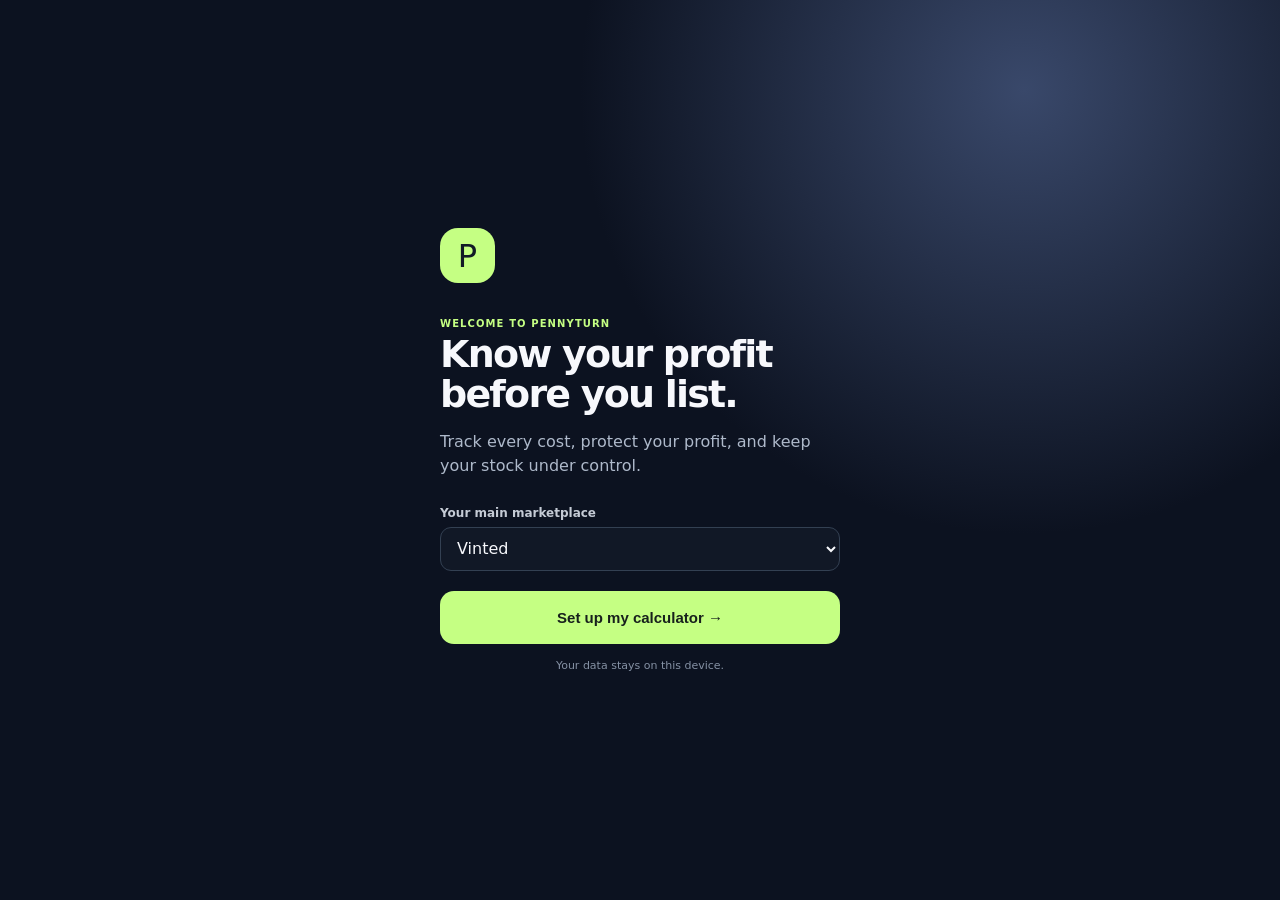
==== index.html @ 32d760a2 "Add a real privacy policy and fix broken footer/favicon links The site is deployed as this repo's ro" ====
<!doctype html>
<html lang="en">
  <head>
    <meta charset="UTF-8" />
    <meta name="viewport" content="width=device-width, initial-scale=1, viewport-fit=cover" />
    <meta name="theme-color" content="#0c1220" />
    <meta name="description" content="Free resale profit calculator. Know your margin before you list, track inventory and sales — runs entirely in your browser." />
    <title>Pennyturn — Profit calculator</title>
    <link rel="icon" href="favicon.svg" type="image/svg+xml" />
    <link rel="stylesheet" href="styles.css" />
    <!-- AdSense: once approved, paste the site verification <meta> tag and the
         AdSense loader <script> here. Also add the Google Funding Choices (CMP)
         snippet here for EEA consent — required before any ad renders. -->
  </head>
  <body>
    <div class="ad-rail ad-rail-left">Advertisement</div>
    <div class="ad-rail ad-rail-right">Advertisement</div>
    <main class="app-shell">
      <header class="topbar">
        <div class="brand"><span class="brand-mark">P</span><span>pennyturn</span></div>
        <div class="top-actions"><select id="languageButton" class="language-button" aria-label="Choose language"><option value="en">EN</option><option value="fr">FR</option><option value="es">ES</option><option value="pt">PT</option><option value="zh">中文</option><option value="ru">RU</option><option value="ja">日本語</option></select><button id="themeButton" class="theme-button" aria-label="Toggle theme">☼</button><button id="currencyButton" class="currency-button" aria-label="Change currency">€ EUR</button><div class="settings-wrap"><button id="settingsButton" class="theme-button" aria-label="Backup settings">⚙</button><div id="settingsPanel" class="settings-panel"><button id="exportData">⭳ Export data</button><label class="settings-file"><input id="importFile" type="file" accept="application/json" /><span>⭱ Import data</span></label><button id="exportCsv">⭳ Export sold CSV</button></div></div></div>
      </header>

      <div class="ad-slot ad-slot-banner">Advertisement</div>

      <section id="dashboard" class="screen active" aria-label="Dashboard">
        <div class="intro compact"><p id="homeEyebrow" class="eyebrow">KNOW YOUR PROFIT BEFORE YOU LIST.</p><h1 id="homeTitle">Good to see you.</h1><p id="dashboardSubtitle">Here’s how your stock is doing.</p></div>
        <section class="hero-stat"><span>THIS MONTH'S PROFIT</span><strong id="monthProfit">€0.00</strong><small id="monthSales">No sales yet this month</small></section>
        <section class="metric-grid"><div><span>Stock value</span><b id="stockValue">€0.00</b></div><div><span>Potential profit</span><b id="potentialProfit">€0.00</b></div><div><span>Items listed</span><b id="listedCount">0</b></div><div><span>Sell-through</span><b id="sellThrough">—</b></div></section>
        <section id="attentionPanel" class="attention-panel" hidden><div><span class="attention-icon">↘</span><div><b>Items need attention</b><p id="attentionCopy"></p></div></div><button data-screen="inventory">Review</button></section>
        <div class="section-title"><h2>Recent sales</h2><button data-screen="history">See all</button></div><div id="recentSales" class="recent-sales"></div>
      </section>

      <section id="calculator" class="screen" aria-label="Profit calculator">
        <div class="intro"><p class="eyebrow">LIST WITH CONFIDENCE</p><h1>Know your real profit.</h1><p>Every cost, clearly accounted for.</p></div>
        <section class="card input-card">
          <label class="field"><span>Item name <em>optional</em></span><input id="itemName" type="text" placeholder="e.g. Vintage denim jacket" /></label>
          <label class="photo-picker"><input id="itemPhoto" type="file" accept="image/*" /><span id="photoPreview">＋</span><div><b>Add item photo</b><small>Helps you spot stock at a glance</small></div></label>
          <div class="field-row"><label class="field"><span>Buy price</span><div class="money-input"><span class="currency-symbol">€</span><input id="buyPrice" type="number" min="0" step="0.01" inputmode="decimal" value="0" /></div></label><label class="field"><span>Sale price</span><div class="money-input"><span class="currency-symbol">€</span><input id="salePrice" type="number" min="0" step="0.01" inputmode="decimal" value="0" /></div></label></div>
          <div class="market-row"><span>Marketplace</span><select id="marketplace"><option value="custom">Custom fees</option><option value="vinted">Vinted</option><option value="ebay">eBay</option><option value="depop">Depop</option></select></div>
          <div class="field-row"><label class="field"><span>Platform fee</span><div class="suffix-input"><input id="feePercent" type="number" min="0" step="0.1" inputmode="decimal" value="0" /><span>%</span></div></label><label class="field"><span>Fixed fee</span><div class="money-input"><span class="currency-symbol">€</span><input id="fixedFee" type="number" min="0" step="0.01" inputmode="decimal" value="0" /></div></label></div>
          <div class="field-row"><label class="field"><span>Postage</span><div class="money-input"><span class="currency-symbol">€</span><input id="postage" type="number" min="0" step="0.01" inputmode="decimal" value="0" /></div></label><label class="field"><span>Packaging & other</span><div class="money-input"><span class="currency-symbol">€</span><input id="otherCost" type="number" min="0" step="0.01" inputmode="decimal" value="0" /></div></label></div>
        </section>
        <section class="profit-card"><div class="profit-label">YOUR PROFIT</div><strong id="profitValue">€0.00</strong><div class="profit-meta"><span id="marginValue">0% margin</span><span id="roiValue">0% ROI</span></div><div class="profit-bar"><i id="profitBar"></i></div></section>
        <section class="breakdown"><div><span>Sale price</span><b id="saleBreakdown">€0.00</b></div><div><span>Total costs</span><b id="costBreakdown">− €0.00</b></div></section>
        <button id="saveItem" class="primary-button"><span id="saveItemText">Save to inventory</span> <span>→</span></button>
      </section>

      <section id="inventory" class="screen" aria-label="Inventory">
        <div class="screen-heading"><div><p class="eyebrow">YOUR STOCK</p><h1>Inventory</h1></div><button id="addFromInventory" class="icon-button" aria-label="Add item">+</button></div>
        <div id="inventorySummary" class="summary-card"><div><span>Potential profit</span><strong>€0.00</strong></div><div><span>Items listed</span><strong>0</strong></div></div>
        <div class="inventory-filters"><button class="filter active" data-filter="listed">Listed</button><button class="filter" data-filter="draft">Draft</button><button class="filter" data-filter="sold">Sold</button></div><div id="inventoryList" class="inventory-list"></div>
        <div id="emptyState" class="empty-state"><div>♢</div><h2>Nothing saved yet</h2><p>Calculate an item, then save it here to keep your inventory organised.</p><button class="secondary-button" data-go="calculator">Calculate an item</button></div>
      </section>

      <section id="minimum" class="screen" aria-label="Minimum price">
        <div class="intro compact"><p class="eyebrow">PRICE SMARTER</p><h1>Minimum sale price</h1><p>Protect the profit you want to make.</p></div>
        <section class="card input-card">
          <label class="field"><span>What you paid</span><div class="money-input"><span class="currency-symbol">€</span><input id="minBuyPrice" type="number" min="0" step="0.01" inputmode="decimal" value="0" /></div></label>
          <div class="field-row"><label class="field"><span>Target profit</span><div class="money-input"><span class="currency-symbol">€</span><input id="targetProfit" type="number" min="0" step="0.01" inputmode="decimal" value="10" /></div></label><label class="field"><span>Platform fee</span><div class="suffix-input"><input id="minFeePercent" type="number" min="0" step="0.1" inputmode="decimal" value="0" /><span>%</span></div></label></div>
          <div class="field-row"><label class="field"><span>Fixed fee</span><div class="money-input"><span class="currency-symbol">€</span><input id="minFixedFee" type="number" min="0" step="0.01" inputmode="decimal" value="0" /></div></label><label class="field"><span>Postage & extras</span><div class="money-input"><span class="currency-symbol">€</span><input id="minExtras" type="number" min="0" step="0.01" inputmode="decimal" value="0" /></div></label></div>
        </section>
        <section class="minimum-result"><span>LIST FOR AT LEAST</span><strong id="minimumValue">€10.00</strong><p id="minimumCopy">to make €10.00 profit after fees</p></section>
        <button id="copyMinimum" class="secondary-button wide">Copy price</button>
      </section>

      <section id="history" class="screen" aria-label="Sales history">
        <div class="screen-heading"><div><p class="eyebrow">MONEY MADE</p><h1>Sales history</h1></div></div><div id="historyTotals" class="summary-card"><div><span>All-time profit</span><strong>€0.00</strong></div><div><span>Items sold</span><strong>0</strong></div></div><div id="historyList" class="inventory-list"></div><div id="historyEmpty" class="empty-state"><div>✓</div><h2>Your sales will appear here</h2><p>Mark an inventory item as sold to track what you actually made.</p></div>
      </section>

      <footer class="app-footer"><a href="privacy.html">Privacy</a></footer>

      <section id="onboarding" class="onboarding" aria-label="Welcome"><div class="onboarding-card"><div class="onboarding-mark">P</div><p class="eyebrow">WELCOME TO PENNYTURN</p><h1>Know your profit<br>before you list.</h1><p>Track every cost, protect your profit, and keep your stock under control.</p><label class="field"><span>Your main marketplace</span><select id="onboardingMarket"><option value="vinted">Vinted</option><option value="ebay">eBay</option><option value="depop">Depop</option><option value="custom">Other / custom</option></select></label><button id="startApp" class="primary-button">Set up my calculator →</button><small>Your data stays on this device.</small></div></section>
      <nav class="tabbar"><button class="tab active" data-screen="dashboard"><span>⌂</span><i data-nav="home">Home</i></button><button class="tab" data-screen="calculator"><span>⌁</span><i data-nav="calculator">Calculator</i></button><button class="tab" data-screen="inventory"><span>▣</span><i data-nav="inventory">Inventory</i></button><button class="tab" data-screen="minimum"><span>◎</span><i data-nav="minimum">Min price</i></button></nav>
    </main>
    <div id="toast" role="status"></div>
    <script src="app.js"></script>
  </body>
</html>
---- styles.css ----
:root{--ink:#f7f8fc;--muted:#9ba5b6;--surface:#151d2c;--surface-2:#1c2637;--line:#2b3648;--green:#83f2ba;--lime:#c5ff83;--accent:#a88bff;--danger:#ff9b9b;--shell-w:520px}*{box-sizing:border-box}html,body{overflow-x:hidden}body{margin:0;background:#0c1220;color:var(--ink);font-family:Inter,ui-sans-serif,system-ui,-apple-system,BlinkMacSystemFont,"Segoe UI",sans-serif}.app-shell{width:100%;max-width:var(--shell-w);min-height:100dvh;margin:auto;padding:env(safe-area-inset-top) 20px calc(88px + env(safe-area-inset-bottom));background:radial-gradient(circle at 84% 2%,#283052 0,transparent 27%),#0c1220}.topbar{height:76px;display:flex;align-items:center;justify-content:space-between;gap:12px}.brand{font-size:20px;font-weight:800;letter-spacing:-.8px;display:flex;align-items:center;gap:8px}.brand-mark,.onboarding-mark{display:grid;place-items:center;width:27px;height:27px;border-radius:9px;color:#111a26;background:var(--lime);font-size:17px}.top-actions{display:flex;gap:7px}.currency-button,.icon-button,.theme-button{border:1px solid var(--line);background:#172033;color:var(--ink);border-radius:10px;padding:8px 11px;font-weight:700}.theme-button{font-size:17px;padding:5px 9px}.intro{padding:18px 2px 20px}.intro.compact{padding-top:24px}.eyebrow{margin:0 0 6px;color:var(--lime);font-size:10px;font-weight:800;letter-spacing:1.1px}.intro h1,.screen-heading h1{font-size:32px;line-height:1.05;letter-spacing:-1.3px;margin:0 0 8px}.intro p:not(.eyebrow){color:var(--muted);margin:0;font-size:15px}.card{background:linear-gradient(145deg,#1b2638,#161e2d);border:1px solid #2b3648;border-radius:19px}.input-card{padding:17px}.field{display:block;flex:1;min-width:0}.field>span,.market-row>span{color:#c5cbd5;font-size:12px;font-weight:700;display:block;margin:0 0 7px}.field em{color:#748096;font-style:normal;font-weight:500}.field-row{display:flex;gap:13px;margin-top:15px}.money-input,.suffix-input{height:45px;border-radius:11px;border:1px solid #334052;background:#111826;display:flex;align-items:center;padding:0 11px;gap:5px}.money-input span,.suffix-input span{color:#9eabc0;font-size:15px;font-weight:700}.money-input input,.suffix-input input{min-width:0;width:100%;height:100%;border:0;outline:0;background:transparent;color:inherit;font-size:16px;font-weight:700}.field>input,.field select{width:100%;height:44px;border:1px solid #334052;border-radius:11px;background:#111826;color:inherit;padding:0 12px;font:inherit;outline:0}.market-row{display:flex;justify-content:space-between;align-items:center;border-bottom:1px solid #2a3648;padding:16px 0 13px;margin-top:2px}.market-row span{margin:0}.market-row select{border:0;background:transparent;color:var(--lime);font-weight:750;outline:0;max-width:165px;text-align:right}.market-row option{background:#172033;color:white}.photo-picker{display:flex;gap:11px;align-items:center;margin-top:15px;border:1px dashed #40506a;border-radius:12px;padding:9px;cursor:pointer}.photo-picker input{display:none}.photo-picker>span{height:42px;width:42px;border-radius:9px;background:#28354d;display:grid;place-items:center;color:var(--lime);font-size:21px;overflow:hidden;background-size:cover;background-position:center}.photo-picker b,.photo-picker small{display:block;font-size:12px}.photo-picker small{color:var(--muted);margin-top:2px}.profit-card{margin:18px 0 11px;border-radius:19px;padding:21px;background:linear-gradient(135deg,#1b3a36,#1b2c39);border:1px solid #30524c}.profit-label{font-size:11px;font-weight:800;color:#bde7d6;letter-spacing:1px}.profit-card strong{display:block;color:var(--green);font-size:42px;letter-spacing:-2px;margin:6px 0}.profit-meta{color:#b5d5c6;display:flex;gap:15px;font-size:13px;font-weight:650}.profit-bar{height:5px;margin-top:17px;background:#34524e;border-radius:8px;overflow:hidden}.profit-bar i{display:block;height:100%;border-radius:8px;width:0;transition:width .25s}.breakdown{display:flex;justify-content:space-between;padding:9px 4px 18px}.breakdown div{display:grid;gap:4px}.breakdown div:last-child{text-align:right}.breakdown span{color:var(--muted);font-size:12px}.breakdown b{font-size:14px}.primary-button,.secondary-button{width:100%;border:0;border-radius:14px;min-height:53px;background:var(--lime);color:#17201c;font-weight:850;font-size:15px;cursor:pointer}.secondary-button{background:#202b3e;color:#e6eaf2;border:1px solid #344156}.screen{display:none}.screen.active{display:block}.screen-heading{padding:23px 2px 18px;display:flex;justify-content:space-between;align-items:center}.screen-heading h1{margin:0}.icon-button{font-size:27px;line-height:24px;width:43px;height:43px}.summary-card{display:flex;border:1px solid var(--line);background:var(--surface);border-radius:17px;padding:16px;margin-bottom:14px}.summary-card div{flex:1;display:grid;gap:6px}.summary-card div+div{border-left:1px solid var(--line);padding-left:17px}.summary-card span{color:var(--muted);font-size:11px}.summary-card strong{font-size:19px}.inventory-filters{display:flex;gap:8px;margin:15px 0}.filter{border:1px solid var(--line);border-radius:20px;background:transparent;color:var(--muted);padding:7px 12px;font-size:12px;font-weight:700}.filter.active{background:#293550;color:var(--lime);border-color:#3b4a65}.inventory-list,.recent-sales{display:grid;gap:10px}.inventory-item{padding:12px;border:1px solid var(--line);background:var(--surface);border-radius:15px;display:flex;align-items:center;gap:12px}.item-dot{width:43px;height:43px;display:grid;place-items:center;border-radius:12px;background:#293550;color:var(--lime);font-weight:800;flex:none;background-position:center;background-size:cover}.item-main{flex:1;min-width:0}.item-main h3{font-size:14px;margin:0 0 3px;white-space:nowrap;overflow:hidden;text-overflow:ellipsis}.item-main span{font-size:12px;color:var(--muted)}.item-profit{text-align:right}.item-profit b{display:block;font-size:14px;color:var(--green)}.item-profit button{padding:3px 0;border:0;background:transparent;color:#9ba7ba;font-size:11px}.item-actions{display:flex;gap:7px;margin-top:6px}.item-actions button{border:0;border-radius:6px;background:#2c3a50;color:#dfe6f3;padding:4px 7px;font-size:10px;font-weight:700}.item-actions button:last-child{background:#24463c;color:#9df0bf}.age-warning{color:#ffcb83!important}.empty-state{text-align:center;padding:72px 24px}.empty-state div{font-size:42px;color:var(--lime)}.empty-state h2{font-size:19px;margin:10px 0 6px}.empty-state p{color:var(--muted);font-size:14px;line-height:1.5;margin:0 0 21px}.minimum-result{margin:18px 0;border:1px solid #39345b;background:linear-gradient(145deg,#282344,#1b2338);border-radius:19px;text-align:center;padding:26px 16px}.minimum-result span{font-size:11px;font-weight:800;color:#c9baff;letter-spacing:1px}.minimum-result strong{display:block;font-size:43px;letter-spacing:-2px;color:#ded2ff;margin:5px}.minimum-result p{margin:0;color:#abb1c3;font-size:13px}.wide{min-height:50px}.hero-stat{padding:20px;border-radius:18px;background:linear-gradient(135deg,#2d3a32,#1a2934);border:1px solid #415845}.hero-stat span{display:block;font-size:10px;letter-spacing:1px;font-weight:800;color:#b6d2ba}.hero-stat strong{display:block;font-size:35px;color:var(--green);letter-spacing:-1.5px;margin:5px 0}.hero-stat small{color:#b9c6ba}.metric-grid{display:grid;grid-template-columns:1fr 1fr;gap:9px;margin:10px 0 18px}.metric-grid div{background:var(--surface);border:1px solid var(--line);border-radius:14px;padding:13px}.metric-grid span{display:block;color:var(--muted);font-size:11px}.metric-grid b{font-size:17px;margin-top:4px;display:block}.attention-panel{display:flex;justify-content:space-between;align-items:center;padding:13px;margin-bottom:20px;background:#372f25;border:1px solid #635139;border-radius:14px}.attention-panel>div{display:flex;gap:10px}.attention-panel b{font-size:13px}.attention-panel p{font-size:11px;color:#dfc89b;margin:2px 0}.attention-icon{color:#ffce7f;font-size:21px}.attention-panel button,.section-title button{border:0;background:transparent;color:var(--lime);font-size:12px;font-weight:800}.section-title{display:flex;justify-content:space-between;align-items:center;margin:16px 0 10px}.section-title h2{font-size:17px;margin:0}.onboarding{position:fixed;z-index:10;inset:0;background:radial-gradient(circle at 80% 10%,#39486a,transparent 34%),#0c1220;display:none;padding:25px}.onboarding.show{display:grid;place-items:center}.onboarding-card{width:min(100%,400px)}.onboarding-mark{width:55px;height:55px;border-radius:18px;font-size:32px;margin-bottom:35px}.onboarding h1{font-size:38px;line-height:1.03;letter-spacing:-1.8px;margin:0 0 14px}.onboarding p:not(.eyebrow){color:#aeb9ca;line-height:1.5;margin-bottom:28px}.onboarding .field{margin-bottom:20px}.onboarding small{display:block;text-align:center;color:#8591a4;margin-top:15px;font-size:11px}.tabbar{position:fixed;z-index:2;bottom:0;left:50%;transform:translateX(-50%);width:min(var(--shell-w),100%);max-width:100vw;height:76px;padding:8px 10px calc(8px + env(safe-area-inset-bottom));display:flex;background:rgba(12,18,32,.93);backdrop-filter:blur(18px);border-top:1px solid #253044}.tab{border:0;background:transparent;color:#8d98aa;font-size:9px;font-weight:700;display:grid;gap:2px;place-items:center;flex:1;min-width:0}.tab span{font-size:20px;line-height:20px}.tab i{max-width:100%;overflow:hidden;text-overflow:ellipsis;white-space:nowrap}.tab.active{color:var(--lime)}#toast{position:fixed;top:20px;left:50%;transform:translate(-50%,-20px);background:#eaf5ee;color:#12231a;border-radius:10px;padding:11px 15px;font-size:13px;font-weight:700;opacity:0;transition:.25s;pointer-events:none;z-index:20}#toast.show{opacity:1;transform:translate(-50%,0)}body.light{--ink:#1a2633;--muted:#667589;--surface:#fff;--line:#dce3ec;--lime:#6ca62d;--green:#237c55;background:#f3f5f0}body.light .app-shell{background:radial-gradient(circle at 84% 2%,#dbe7cf,transparent 27%),#f3f5f0}body.light .card{background:#fff}body.light .money-input,body.light .suffix-input,body.light .field>input,body.light .field select{background:#f8fafc;border-color:#dce3ec}body.light .tabbar{background:rgba(247,249,244,.94)}body.light .market-row select{background:transparent}body.light .onboarding{background:#f2f5ec}@media (min-width:600px){body{background:#070b14}.app-shell{box-shadow:0 0 60px rgba(0,0,0,.3)}}
body.light{--ink:#1a2633;--muted:#667589;--surface:#fff;--line:#dce3ec;--lime:#57951a;--green:#237c55;--danger:#c13c3c;background:#f3f5f0}body.light .app-shell{background:radial-gradient(circle at 84% 2%,#dbe7cf,transparent 27%),#f3f5f0}body.light .card,body.light .summary-card,body.light .inventory-item,body.light .metric-grid div{background:#fff;box-shadow:0 2px 8px rgba(35,51,69,.035)}body.light .money-input,body.light .suffix-input,body.light .field>input,body.light .field select{background:#f8fafc;border-color:#cfd9e5;color:#182534}body.light .currency-button,body.light .theme-button,body.light .icon-button{background:#fff;color:#263648;border-color:#cbd6e3}body.light .currency-button:hover,body.light .theme-button:hover,body.light .icon-button:hover{background:#edf3e8}body.light .market-row{border-color:#dce3ec}body.light .market-row select{background:transparent;color:#3f7d13}body.light .photo-picker{border-color:#b8c8d9;background:#fafcfe}body.light .photo-picker>span{background:#e7f1df;color:#3f7d13}body.light .profit-card{background:linear-gradient(135deg,#e4f5e6,#edf5f4);border-color:#b9dccc}body.light .profit-label,body.light .profit-meta{color:#3e6958}body.light .profit-bar{background:#c8e3d5}body.light .minimum-result{background:linear-gradient(145deg,#f0eaff,#f7f4fc);border-color:#d3c7ee}body.light .minimum-result span{color:#7057a9}body.light .minimum-result strong{color:#4d357c}body.light .minimum-result p{color:#687086}body.light .secondary-button{background:#fff;color:#263648;border-color:#cbd6e3}body.light .secondary-button:hover{background:#f3f7ed}body.light .filter{background:#fff;color:#58697d;border-color:#cbd6e3}body.light .filter.active{background:#e8f2df;color:#3d7413;border-color:#b8d29d}body.light .item-dot{background:#e8eff7;color:#3f7d13}body.light .item-actions button{background:#e8eef5;color:#34475c}body.light .item-actions button:last-child{background:#def2e5;color:#1d704b}body.light .hero-stat{background:linear-gradient(135deg,#e6f4df,#eef6f0);border-color:#c4dbbd}body.light .hero-stat span,body.light .hero-stat small{color:#47634b}body.light .attention-panel{background:#fff4df;border-color:#e8cf98}body.light .attention-panel p{color:#8b682d}body.light .tabbar{background:rgba(247,249,244,.94);border-color:#dce3ec}body.light .tab{color:#647489}body.light .tab.active{color:#4d8a17}body.light .onboarding{background:radial-gradient(circle at 80% 10%,#dcebd2,transparent 34%),#f2f5ec}body.light .onboarding h1{color:#1d2d20}body.light .onboarding p:not(.eyebrow){color:#5e6b61}body.light .onboarding-card .field>span{color:#3d4b40}@media (min-width:600px){body.light{background:#e8ece5}.app-shell{box-shadow:0 0 60px rgba(0,0,0,.3)}}
/* Language picker and translated navigation */
.language-button{border:1px solid var(--line);background:#172033;color:var(--ink);border-radius:10px;padding:8px 6px;font-weight:700;font-size:11px;outline:0;max-width:48px}.language-button option{background:#172033;color:#fff}.tab i{font-style:normal}body.light .language-button{background:#fff;color:#263648;border-color:#cbd6e3}body.light .language-button option{background:#fff;color:#263648}

/* Tablet/desktop sizing */
@media (min-width:600px){:root{--shell-w:560px}}
@media (min-width:768px){:root{--shell-w:640px}.field-row{gap:16px}}
@media (min-width:1024px){:root{--shell-w:720px}}

/* Site navigation and ad slots */
.back-link{display:inline-block;margin:14px 0 -4px;color:var(--muted);font-size:11px;font-weight:700;text-decoration:none}
.app-footer{display:flex;gap:16px;margin:22px 2px 8px;font-size:11px}
.app-footer a{color:var(--muted);text-decoration:none;font-weight:700}
.ad-slot{border:1px dashed var(--line);border-radius:14px;display:grid;place-items:center;color:var(--muted);font-size:11px;letter-spacing:.5px;text-transform:uppercase;background:var(--surface)}
.ad-slot-banner{min-height:90px;margin:14px 0}
.ad-rail{display:none;position:fixed;top:50%;transform:translateY(-50%);width:160px;height:600px;max-height:80vh;border:1px dashed var(--line);border-radius:14px;place-items:center;color:var(--muted);font-size:11px;letter-spacing:.5px;text-transform:uppercase;background:var(--surface);z-index:1}
.ad-rail-left{left:24px}.ad-rail-right{right:24px}
@media (min-width:1200px){.ad-rail{display:grid}}
body.light .back-link,body.light .app-footer a{color:#647489}

/* Legal pages */
.legal-shell{width:100%;max-width:640px;margin:auto;padding:env(safe-area-inset-top) 20px 60px}
.legal-shell h1{font-size:26px;letter-spacing:-1px;margin:24px 0 6px}
.legal-shell h2{font-size:16px;margin:26px 0 8px;color:var(--ink)}
.legal-shell p,.legal-shell li{color:#c5cbd5;font-size:14px;line-height:1.6}
.legal-shell small{color:var(--muted)}
.legal-shell a{color:var(--lime)}
body.light .legal-shell p,body.light .legal-shell li{color:#33475e}

/* Backup settings menu */
.settings-wrap{position:relative}.settings-panel{position:absolute;top:calc(100% + 8px);right:0;display:none;flex-direction:column;gap:2px;min-width:190px;padding:7px;background:var(--surface);border:1px solid var(--line);border-radius:14px;box-shadow:0 12px 30px rgba(0,0,0,.35);z-index:15}.settings-panel.show{display:flex}.settings-panel button,.settings-panel label{display:block;width:100%;border:0;background:transparent;color:var(--ink);text-align:left;padding:10px 11px;border-radius:9px;font-size:13px;font-weight:650;font-family:inherit;cursor:pointer}.settings-panel button:hover,.settings-panel label:hover{background:#26314a}.settings-panel input[type=file]{display:none}
body.light .settings-panel{background:#fff;box-shadow:0 12px 30px rgba(35,51,69,.14)}body.light .settings-panel button:hover,body.light .settings-panel label:hover{background:#f3f7ed}
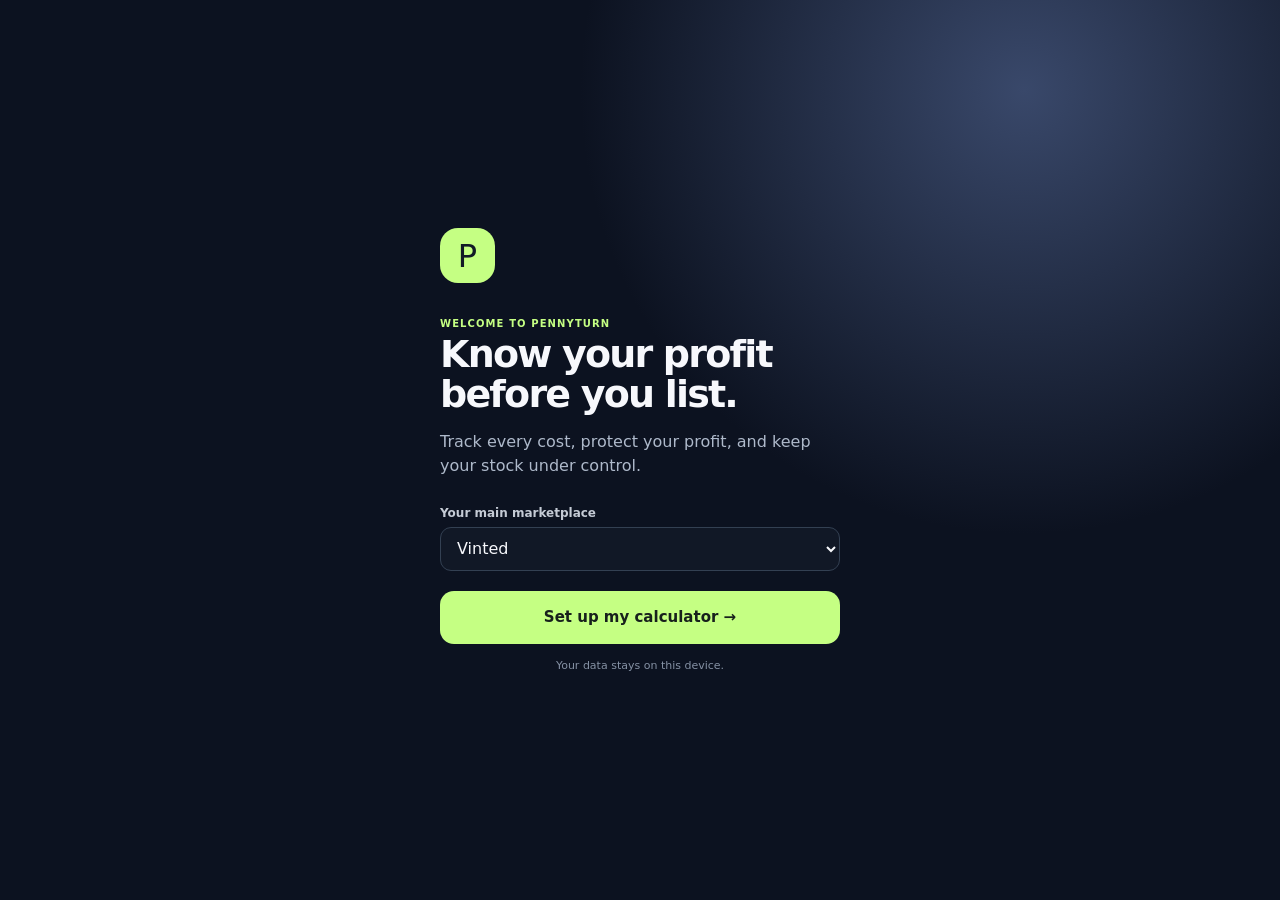
==== commit f8656c53: "Fix header overflow on real devices (Galaxy S24 FE / Chrome) Buttons never explicitly set font-famil" ====
--- a/index.html
+++ b/index.html
@@ -6,8 +6,17 @@
     <meta name="theme-color" content="#0c1220" />
     <meta name="description" content="Free resale profit calculator. Know your margin before you list, track inventory and sales — runs entirely in your browser." />
     <title>Pennyturn — Profit calculator</title>
+    <meta property="og:type" content="website" />
+    <meta property="og:url" content="https://penny-turn.com" />
+    <meta property="og:title" content="PennyTurn — Know your profit before you list" />
+    <meta property="og:description" content="Free profit calculator for Vinted, eBay & Depop resellers. Track fees, margin, and inventory — free, no sign-up." />
+    <meta property="og:image" content="https://penny-turn.com/og-image.png" />
+    <meta name="twitter:card" content="summary_large_image" />
+    <meta name="twitter:title" content="PennyTurn — Know your profit before you list" />
+    <meta name="twitter:description" content="Free profit calculator for Vinted, eBay & Depop resellers. Track fees, margin, and inventory — free, no sign-up." />
+    <meta name="twitter:image" content="https://penny-turn.com/og-image.png" />
     <link rel="icon" href="favicon.svg" type="image/svg+xml" />
-    <link rel="stylesheet" href="styles.css" />
+    <link rel="stylesheet" href="styles.css?v=3" />
     <!-- AdSense: once approved, paste the site verification <meta> tag and the
          AdSense loader <script> here. Also add the Google Funding Choices (CMP)
          snippet here for EEA consent — required before any ad renders. -->
@@ -47,7 +56,7 @@
       </section>
 
       <section id="inventory" class="screen" aria-label="Inventory">
-        <div class="screen-heading"><div><p class="eyebrow">YOUR STOCK</p><h1>Inventory</h1></div><button id="addFromInventory" class="icon-button" aria-label="Add item">+</button></div>
+        <div class="screen-heading"><div><p class="eyebrow">YOUR STOCK</p><h1>Inventory</h1></div><div class="heading-actions"><button id="inventoryExport" class="icon-button" aria-label="Export inventory">⭳</button><button id="addFromInventory" class="icon-button" aria-label="Add item">+</button></div></div>
         <div id="inventorySummary" class="summary-card"><div><span>Potential profit</span><strong>€0.00</strong></div><div><span>Items listed</span><strong>0</strong></div></div>
         <div class="inventory-filters"><button class="filter active" data-filter="listed">Listed</button><button class="filter" data-filter="draft">Draft</button><button class="filter" data-filter="sold">Sold</button></div><div id="inventoryList" class="inventory-list"></div>
         <div id="emptyState" class="empty-state"><div>♢</div><h2>Nothing saved yet</h2><p>Calculate an item, then save it here to keep your inventory organised.</p><button class="secondary-button" data-go="calculator">Calculate an item</button></div>
@@ -74,6 +83,6 @@
       <nav class="tabbar"><button class="tab active" data-screen="dashboard"><span>⌂</span><i data-nav="home">Home</i></button><button class="tab" data-screen="calculator"><span>⌁</span><i data-nav="calculator">Calculator</i></button><button class="tab" data-screen="inventory"><span>▣</span><i data-nav="inventory">Inventory</i></button><button class="tab" data-screen="minimum"><span>◎</span><i data-nav="minimum">Min price</i></button></nav>
     </main>
     <div id="toast" role="status"></div>
-    <script src="app.js"></script>
+    <script src="app.js?v=2"></script>
   </body>
 </html>
--- a/styles.css
+++ b/styles.css
@@ -1,4 +1,4 @@
-:root{--ink:#f7f8fc;--muted:#9ba5b6;--surface:#151d2c;--surface-2:#1c2637;--line:#2b3648;--green:#83f2ba;--lime:#c5ff83;--accent:#a88bff;--danger:#ff9b9b;--shell-w:520px}*{box-sizing:border-box}html,body{overflow-x:hidden}body{margin:0;background:#0c1220;color:var(--ink);font-family:Inter,ui-sans-serif,system-ui,-apple-system,BlinkMacSystemFont,"Segoe UI",sans-serif}.app-shell{width:100%;max-width:var(--shell-w);min-height:100dvh;margin:auto;padding:env(safe-area-inset-top) 20px calc(88px + env(safe-area-inset-bottom));background:radial-gradient(circle at 84% 2%,#283052 0,transparent 27%),#0c1220}.topbar{height:76px;display:flex;align-items:center;justify-content:space-between;gap:12px}.brand{font-size:20px;font-weight:800;letter-spacing:-.8px;display:flex;align-items:center;gap:8px}.brand-mark,.onboarding-mark{display:grid;place-items:center;width:27px;height:27px;border-radius:9px;color:#111a26;background:var(--lime);font-size:17px}.top-actions{display:flex;gap:7px}.currency-button,.icon-button,.theme-button{border:1px solid var(--line);background:#172033;color:var(--ink);border-radius:10px;padding:8px 11px;font-weight:700}.theme-button{font-size:17px;padding:5px 9px}.intro{padding:18px 2px 20px}.intro.compact{padding-top:24px}.eyebrow{margin:0 0 6px;color:var(--lime);font-size:10px;font-weight:800;letter-spacing:1.1px}.intro h1,.screen-heading h1{font-size:32px;line-height:1.05;letter-spacing:-1.3px;margin:0 0 8px}.intro p:not(.eyebrow){color:var(--muted);margin:0;font-size:15px}.card{background:linear-gradient(145deg,#1b2638,#161e2d);border:1px solid #2b3648;border-radius:19px}.input-card{padding:17px}.field{display:block;flex:1;min-width:0}.field>span,.market-row>span{color:#c5cbd5;font-size:12px;font-weight:700;display:block;margin:0 0 7px}.field em{color:#748096;font-style:normal;font-weight:500}.field-row{display:flex;gap:13px;margin-top:15px}.money-input,.suffix-input{height:45px;border-radius:11px;border:1px solid #334052;background:#111826;display:flex;align-items:center;padding:0 11px;gap:5px}.money-input span,.suffix-input span{color:#9eabc0;font-size:15px;font-weight:700}.money-input input,.suffix-input input{min-width:0;width:100%;height:100%;border:0;outline:0;background:transparent;color:inherit;font-size:16px;font-weight:700}.field>input,.field select{width:100%;height:44px;border:1px solid #334052;border-radius:11px;background:#111826;color:inherit;padding:0 12px;font:inherit;outline:0}.market-row{display:flex;justify-content:space-between;align-items:center;border-bottom:1px solid #2a3648;padding:16px 0 13px;margin-top:2px}.market-row span{margin:0}.market-row select{border:0;background:transparent;color:var(--lime);font-weight:750;outline:0;max-width:165px;text-align:right}.market-row option{background:#172033;color:white}.photo-picker{display:flex;gap:11px;align-items:center;margin-top:15px;border:1px dashed #40506a;border-radius:12px;padding:9px;cursor:pointer}.photo-picker input{display:none}.photo-picker>span{height:42px;width:42px;border-radius:9px;background:#28354d;display:grid;place-items:center;color:var(--lime);font-size:21px;overflow:hidden;background-size:cover;background-position:center}.photo-picker b,.photo-picker small{display:block;font-size:12px}.photo-picker small{color:var(--muted);margin-top:2px}.profit-card{margin:18px 0 11px;border-radius:19px;padding:21px;background:linear-gradient(135deg,#1b3a36,#1b2c39);border:1px solid #30524c}.profit-label{font-size:11px;font-weight:800;color:#bde7d6;letter-spacing:1px}.profit-card strong{display:block;color:var(--green);font-size:42px;letter-spacing:-2px;margin:6px 0}.profit-meta{color:#b5d5c6;display:flex;gap:15px;font-size:13px;font-weight:650}.profit-bar{height:5px;margin-top:17px;background:#34524e;border-radius:8px;overflow:hidden}.profit-bar i{display:block;height:100%;border-radius:8px;width:0;transition:width .25s}.breakdown{display:flex;justify-content:space-between;padding:9px 4px 18px}.breakdown div{display:grid;gap:4px}.breakdown div:last-child{text-align:right}.breakdown span{color:var(--muted);font-size:12px}.breakdown b{font-size:14px}.primary-button,.secondary-button{width:100%;border:0;border-radius:14px;min-height:53px;background:var(--lime);color:#17201c;font-weight:850;font-size:15px;cursor:pointer}.secondary-button{background:#202b3e;color:#e6eaf2;border:1px solid #344156}.screen{display:none}.screen.active{display:block}.screen-heading{padding:23px 2px 18px;display:flex;justify-content:space-between;align-items:center}.screen-heading h1{margin:0}.icon-button{font-size:27px;line-height:24px;width:43px;height:43px}.summary-card{display:flex;border:1px solid var(--line);background:var(--surface);border-radius:17px;padding:16px;margin-bottom:14px}.summary-card div{flex:1;display:grid;gap:6px}.summary-card div+div{border-left:1px solid var(--line);padding-left:17px}.summary-card span{color:var(--muted);font-size:11px}.summary-card strong{font-size:19px}.inventory-filters{display:flex;gap:8px;margin:15px 0}.filter{border:1px solid var(--line);border-radius:20px;background:transparent;color:var(--muted);padding:7px 12px;font-size:12px;font-weight:700}.filter.active{background:#293550;color:var(--lime);border-color:#3b4a65}.inventory-list,.recent-sales{display:grid;gap:10px}.inventory-item{padding:12px;border:1px solid var(--line);background:var(--surface);border-radius:15px;display:flex;align-items:center;gap:12px}.item-dot{width:43px;height:43px;display:grid;place-items:center;border-radius:12px;background:#293550;color:var(--lime);font-weight:800;flex:none;background-position:center;background-size:cover}.item-main{flex:1;min-width:0}.item-main h3{font-size:14px;margin:0 0 3px;white-space:nowrap;overflow:hidden;text-overflow:ellipsis}.item-main span{font-size:12px;color:var(--muted)}.item-profit{text-align:right}.item-profit b{display:block;font-size:14px;color:var(--green)}.item-profit button{padding:3px 0;border:0;background:transparent;color:#9ba7ba;font-size:11px}.item-actions{display:flex;gap:7px;margin-top:6px}.item-actions button{border:0;border-radius:6px;background:#2c3a50;color:#dfe6f3;padding:4px 7px;font-size:10px;font-weight:700}.item-actions button:last-child{background:#24463c;color:#9df0bf}.age-warning{color:#ffcb83!important}.empty-state{text-align:center;padding:72px 24px}.empty-state div{font-size:42px;color:var(--lime)}.empty-state h2{font-size:19px;margin:10px 0 6px}.empty-state p{color:var(--muted);font-size:14px;line-height:1.5;margin:0 0 21px}.minimum-result{margin:18px 0;border:1px solid #39345b;background:linear-gradient(145deg,#282344,#1b2338);border-radius:19px;text-align:center;padding:26px 16px}.minimum-result span{font-size:11px;font-weight:800;color:#c9baff;letter-spacing:1px}.minimum-result strong{display:block;font-size:43px;letter-spacing:-2px;color:#ded2ff;margin:5px}.minimum-result p{margin:0;color:#abb1c3;font-size:13px}.wide{min-height:50px}.hero-stat{padding:20px;border-radius:18px;background:linear-gradient(135deg,#2d3a32,#1a2934);border:1px solid #415845}.hero-stat span{display:block;font-size:10px;letter-spacing:1px;font-weight:800;color:#b6d2ba}.hero-stat strong{display:block;font-size:35px;color:var(--green);letter-spacing:-1.5px;margin:5px 0}.hero-stat small{color:#b9c6ba}.metric-grid{display:grid;grid-template-columns:1fr 1fr;gap:9px;margin:10px 0 18px}.metric-grid div{background:var(--surface);border:1px solid var(--line);border-radius:14px;padding:13px}.metric-grid span{display:block;color:var(--muted);font-size:11px}.metric-grid b{font-size:17px;margin-top:4px;display:block}.attention-panel{display:flex;justify-content:space-between;align-items:center;padding:13px;margin-bottom:20px;background:#372f25;border:1px solid #635139;border-radius:14px}.attention-panel>div{display:flex;gap:10px}.attention-panel b{font-size:13px}.attention-panel p{font-size:11px;color:#dfc89b;margin:2px 0}.attention-icon{color:#ffce7f;font-size:21px}.attention-panel button,.section-title button{border:0;background:transparent;color:var(--lime);font-size:12px;font-weight:800}.section-title{display:flex;justify-content:space-between;align-items:center;margin:16px 0 10px}.section-title h2{font-size:17px;margin:0}.onboarding{position:fixed;z-index:10;inset:0;background:radial-gradient(circle at 80% 10%,#39486a,transparent 34%),#0c1220;display:none;padding:25px}.onboarding.show{display:grid;place-items:center}.onboarding-card{width:min(100%,400px)}.onboarding-mark{width:55px;height:55px;border-radius:18px;font-size:32px;margin-bottom:35px}.onboarding h1{font-size:38px;line-height:1.03;letter-spacing:-1.8px;margin:0 0 14px}.onboarding p:not(.eyebrow){color:#aeb9ca;line-height:1.5;margin-bottom:28px}.onboarding .field{margin-bottom:20px}.onboarding small{display:block;text-align:center;color:#8591a4;margin-top:15px;font-size:11px}.tabbar{position:fixed;z-index:2;bottom:0;left:50%;transform:translateX(-50%);width:min(var(--shell-w),100%);max-width:100vw;height:76px;padding:8px 10px calc(8px + env(safe-area-inset-bottom));display:flex;background:rgba(12,18,32,.93);backdrop-filter:blur(18px);border-top:1px solid #253044}.tab{border:0;background:transparent;color:#8d98aa;font-size:9px;font-weight:700;display:grid;gap:2px;place-items:center;flex:1;min-width:0}.tab span{font-size:20px;line-height:20px}.tab i{max-width:100%;overflow:hidden;text-overflow:ellipsis;white-space:nowrap}.tab.active{color:var(--lime)}#toast{position:fixed;top:20px;left:50%;transform:translate(-50%,-20px);background:#eaf5ee;color:#12231a;border-radius:10px;padding:11px 15px;font-size:13px;font-weight:700;opacity:0;transition:.25s;pointer-events:none;z-index:20}#toast.show{opacity:1;transform:translate(-50%,0)}body.light{--ink:#1a2633;--muted:#667589;--surface:#fff;--line:#dce3ec;--lime:#6ca62d;--green:#237c55;background:#f3f5f0}body.light .app-shell{background:radial-gradient(circle at 84% 2%,#dbe7cf,transparent 27%),#f3f5f0}body.light .card{background:#fff}body.light .money-input,body.light .suffix-input,body.light .field>input,body.light .field select{background:#f8fafc;border-color:#dce3ec}body.light .tabbar{background:rgba(247,249,244,.94)}body.light .market-row select{background:transparent}body.light .onboarding{background:#f2f5ec}@media (min-width:600px){body{background:#070b14}.app-shell{box-shadow:0 0 60px rgba(0,0,0,.3)}}
+:root{--ink:#f7f8fc;--muted:#9ba5b6;--surface:#151d2c;--surface-2:#1c2637;--line:#2b3648;--green:#83f2ba;--lime:#c5ff83;--accent:#a88bff;--danger:#ff9b9b;--shell-w:520px}*{box-sizing:border-box}button,select,input{font-family:inherit}html,body{overflow-x:hidden}body{margin:0;background:#0c1220;color:var(--ink);font-family:Inter,ui-sans-serif,system-ui,-apple-system,BlinkMacSystemFont,"Segoe UI",sans-serif}.app-shell{width:100%;max-width:var(--shell-w);min-height:100dvh;margin:auto;padding:env(safe-area-inset-top) 20px calc(88px + env(safe-area-inset-bottom));background:radial-gradient(circle at 84% 2%,#283052 0,transparent 27%),#0c1220}.topbar{height:76px;display:flex;align-items:center;justify-content:space-between;gap:12px}.brand{font-size:20px;font-weight:800;letter-spacing:-.8px;display:flex;align-items:center;gap:8px;min-width:0}.brand span:last-child{overflow:hidden;text-overflow:ellipsis;white-space:nowrap}.brand-mark,.onboarding-mark{display:grid;place-items:center;width:27px;height:27px;border-radius:9px;color:#111a26;background:var(--lime);font-size:17px}.top-actions{display:flex;gap:7px;min-width:0}.currency-button,.icon-button,.theme-button{border:1px solid var(--line);background:#172033;color:var(--ink);border-radius:10px;padding:8px 11px;font-weight:700;font-size:13px;white-space:nowrap;flex-shrink:1;min-width:0}.theme-button{font-size:17px;padding:5px 9px}.currency-button{padding:8px 8px;overflow:hidden;text-overflow:ellipsis}.intro{padding:18px 2px 20px}.intro.compact{padding-top:24px}.eyebrow{margin:0 0 6px;color:var(--lime);font-size:10px;font-weight:800;letter-spacing:1.1px}.intro h1,.screen-heading h1{font-size:32px;line-height:1.05;letter-spacing:-1.3px;margin:0 0 8px}.intro p:not(.eyebrow){color:var(--muted);margin:0;font-size:15px}.card{background:linear-gradient(145deg,#1b2638,#161e2d);border:1px solid #2b3648;border-radius:19px}.input-card{padding:17px}.field{display:block;flex:1;min-width:0}.field>span,.market-row>span{color:#c5cbd5;font-size:12px;font-weight:700;display:block;margin:0 0 7px}.field em{color:#748096;font-style:normal;font-weight:500}.field-row{display:flex;gap:13px;margin-top:15px}.money-input,.suffix-input{height:45px;border-radius:11px;border:1px solid #334052;background:#111826;display:flex;align-items:center;padding:0 11px;gap:5px}.money-input span,.suffix-input span{color:#9eabc0;font-size:15px;font-weight:700}.money-input input,.suffix-input input{min-width:0;width:100%;height:100%;border:0;outline:0;background:transparent;color:inherit;font-size:16px;font-weight:700}.field>input,.field select{width:100%;height:44px;border:1px solid #334052;border-radius:11px;background:#111826;color:inherit;padding:0 12px;font:inherit;outline:0}.market-row{display:flex;justify-content:space-between;align-items:center;border-bottom:1px solid #2a3648;padding:16px 0 13px;margin-top:2px}.market-row span{margin:0}.market-row select{border:0;background:transparent;color:var(--lime);font-weight:750;outline:0;max-width:165px;text-align:right}.market-row option{background:#172033;color:white}.photo-picker{display:flex;gap:11px;align-items:center;margin-top:15px;border:1px dashed #40506a;border-radius:12px;padding:9px;cursor:pointer}.photo-picker input{display:none}.photo-picker>span{height:42px;width:42px;border-radius:9px;background:#28354d;display:grid;place-items:center;color:var(--lime);font-size:21px;overflow:hidden;background-size:cover;background-position:center}.photo-picker b,.photo-picker small{display:block;font-size:12px}.photo-picker small{color:var(--muted);margin-top:2px}.profit-card{margin:18px 0 11px;border-radius:19px;padding:21px;background:linear-gradient(135deg,#1b3a36,#1b2c39);border:1px solid #30524c}.profit-label{font-size:11px;font-weight:800;color:#bde7d6;letter-spacing:1px}.profit-card strong{display:block;color:var(--green);font-size:42px;letter-spacing:-2px;margin:6px 0}.profit-meta{color:#b5d5c6;display:flex;gap:15px;font-size:13px;font-weight:650}.profit-bar{height:5px;margin-top:17px;background:#34524e;border-radius:8px;overflow:hidden}.profit-bar i{display:block;height:100%;border-radius:8px;width:0;transition:width .25s}.breakdown{display:flex;justify-content:space-between;padding:9px 4px 18px}.breakdown div{display:grid;gap:4px}.breakdown div:last-child{text-align:right}.breakdown span{color:var(--muted);font-size:12px}.breakdown b{font-size:14px}.primary-button,.secondary-button{width:100%;border:0;border-radius:14px;min-height:53px;background:var(--lime);color:#17201c;font-weight:850;font-size:15px;cursor:pointer}.secondary-button{background:#202b3e;color:#e6eaf2;border:1px solid #344156}.screen{display:none}.screen.active{display:block}.screen-heading{padding:23px 2px 18px;display:flex;justify-content:space-between;align-items:center}.screen-heading h1{margin:0}.heading-actions{display:flex;gap:7px}.icon-button{font-size:27px;line-height:24px;width:43px;height:43px}#inventoryExport{font-size:19px}.summary-card{display:flex;border:1px solid var(--line);background:var(--surface);border-radius:17px;padding:16px;margin-bottom:14px}.summary-card div{flex:1;display:grid;gap:6px}.summary-card div+div{border-left:1px solid var(--line);padding-left:17px}.summary-card span{color:var(--muted);font-size:11px}.summary-card strong{font-size:19px}.inventory-filters{display:flex;gap:8px;margin:15px 0}.filter{border:1px solid var(--line);border-radius:20px;background:transparent;color:var(--muted);padding:7px 12px;font-size:12px;font-weight:700}.filter.active{background:#293550;color:var(--lime);border-color:#3b4a65}.inventory-list,.recent-sales{display:grid;gap:10px}.inventory-item{padding:12px;border:1px solid var(--line);background:var(--surface);border-radius:15px;display:flex;align-items:center;gap:12px}.item-dot{width:43px;height:43px;display:grid;place-items:center;border-radius:12px;background:#293550;color:var(--lime);font-weight:800;flex:none;background-position:center;background-size:cover}.item-main{flex:1;min-width:0}.item-main h3{font-size:14px;margin:0 0 3px;white-space:nowrap;overflow:hidden;text-overflow:ellipsis}.item-main span{font-size:12px;color:var(--muted)}.item-profit{text-align:right}.item-profit b{display:block;font-size:14px;color:var(--green)}.item-profit button{padding:3px 0;border:0;background:transparent;color:#9ba7ba;font-size:11px}.item-actions{display:flex;gap:7px;margin-top:6px}.item-actions button{border:0;border-radius:6px;background:#2c3a50;color:#dfe6f3;padding:4px 7px;font-size:10px;font-weight:700}.item-actions button:last-child{background:#24463c;color:#9df0bf}.age-warning{color:#ffcb83!important}.empty-state{text-align:center;padding:72px 24px}.empty-state div{font-size:42px;color:var(--lime)}.empty-state h2{font-size:19px;margin:10px 0 6px}.empty-state p{color:var(--muted);font-size:14px;line-height:1.5;margin:0 0 21px}.minimum-result{margin:18px 0;border:1px solid #39345b;background:linear-gradient(145deg,#282344,#1b2338);border-radius:19px;text-align:center;padding:26px 16px}.minimum-result span{font-size:11px;font-weight:800;color:#c9baff;letter-spacing:1px}.minimum-result strong{display:block;font-size:43px;letter-spacing:-2px;color:#ded2ff;margin:5px}.minimum-result p{margin:0;color:#abb1c3;font-size:13px}.wide{min-height:50px}.hero-stat{padding:20px;border-radius:18px;background:linear-gradient(135deg,#2d3a32,#1a2934);border:1px solid #415845}.hero-stat span{display:block;font-size:10px;letter-spacing:1px;font-weight:800;color:#b6d2ba}.hero-stat strong{display:block;font-size:35px;color:var(--green);letter-spacing:-1.5px;margin:5px 0}.hero-stat small{color:#b9c6ba}.metric-grid{display:grid;grid-template-columns:1fr 1fr;gap:9px;margin:10px 0 18px}.metric-grid div{background:var(--surface);border:1px solid var(--line);border-radius:14px;padding:13px}.metric-grid span{display:block;color:var(--muted);font-size:11px}.metric-grid b{font-size:17px;margin-top:4px;display:block}.attention-panel{display:flex;justify-content:space-between;align-items:center;padding:13px;margin-bottom:20px;background:#372f25;border:1px solid #635139;border-radius:14px}.attention-panel>div{display:flex;gap:10px}.attention-panel b{font-size:13px}.attention-panel p{font-size:11px;color:#dfc89b;margin:2px 0}.attention-icon{color:#ffce7f;font-size:21px}.attention-panel button,.section-title button{border:0;background:transparent;color:var(--lime);font-size:12px;font-weight:800}.section-title{display:flex;justify-content:space-between;align-items:center;margin:16px 0 10px}.section-title h2{font-size:17px;margin:0}.onboarding{position:fixed;z-index:10;inset:0;background:radial-gradient(circle at 80% 10%,#39486a,transparent 34%),#0c1220;display:none;padding:25px}.onboarding.show{display:grid;place-items:center}.onboarding-card{width:min(100%,400px)}.onboarding-mark{width:55px;height:55px;border-radius:18px;font-size:32px;margin-bottom:35px}.onboarding h1{font-size:38px;line-height:1.03;letter-spacing:-1.8px;margin:0 0 14px}.onboarding p:not(.eyebrow){color:#aeb9ca;line-height:1.5;margin-bottom:28px}.onboarding .field{margin-bottom:20px}.onboarding small{display:block;text-align:center;color:#8591a4;margin-top:15px;font-size:11px}.tabbar{position:fixed;z-index:2;bottom:0;left:50%;transform:translateX(-50%);width:min(var(--shell-w),100%);max-width:100vw;height:76px;padding:8px 10px calc(8px + env(safe-area-inset-bottom));display:flex;background:rgba(12,18,32,.93);backdrop-filter:blur(18px);border-top:1px solid #253044}.tab{border:0;background:transparent;color:#8d98aa;font-size:9px;font-weight:700;display:grid;gap:2px;place-items:center;flex:1;min-width:0}.tab span{font-size:20px;line-height:20px}.tab i{max-width:100%;overflow:hidden;text-overflow:ellipsis;white-space:nowrap}.tab.active{color:var(--lime)}#toast{position:fixed;top:20px;left:50%;transform:translate(-50%,-20px);background:#eaf5ee;color:#12231a;border-radius:10px;padding:11px 15px;font-size:13px;font-weight:700;opacity:0;transition:.25s;pointer-events:none;z-index:20}#toast.show{opacity:1;transform:translate(-50%,0)}body.light{--ink:#1a2633;--muted:#667589;--surface:#fff;--line:#dce3ec;--lime:#6ca62d;--green:#237c55;background:#f3f5f0}body.light .app-shell{background:radial-gradient(circle at 84% 2%,#dbe7cf,transparent 27%),#f3f5f0}body.light .card{background:#fff}body.light .money-input,body.light .suffix-input,body.light .field>input,body.light .field select{background:#f8fafc;border-color:#dce3ec}body.light .tabbar{background:rgba(247,249,244,.94)}body.light .market-row select{background:transparent}body.light .onboarding{background:#f2f5ec}@media (min-width:600px){body{background:#070b14}.app-shell{box-shadow:0 0 60px rgba(0,0,0,.3)}}
 body.light{--ink:#1a2633;--muted:#667589;--surface:#fff;--line:#dce3ec;--lime:#57951a;--green:#237c55;--danger:#c13c3c;background:#f3f5f0}body.light .app-shell{background:radial-gradient(circle at 84% 2%,#dbe7cf,transparent 27%),#f3f5f0}body.light .card,body.light .summary-card,body.light .inventory-item,body.light .metric-grid div{background:#fff;box-shadow:0 2px 8px rgba(35,51,69,.035)}body.light .money-input,body.light .suffix-input,body.light .field>input,body.light .field select{background:#f8fafc;border-color:#cfd9e5;color:#182534}body.light .currency-button,body.light .theme-button,body.light .icon-button{background:#fff;color:#263648;border-color:#cbd6e3}body.light .currency-button:hover,body.light .theme-button:hover,body.light .icon-button:hover{background:#edf3e8}body.light .market-row{border-color:#dce3ec}body.light .market-row select{background:transparent;color:#3f7d13}body.light .photo-picker{border-color:#b8c8d9;background:#fafcfe}body.light .photo-picker>span{background:#e7f1df;color:#3f7d13}body.light .profit-card{background:linear-gradient(135deg,#e4f5e6,#edf5f4);border-color:#b9dccc}body.light .profit-label,body.light .profit-meta{color:#3e6958}body.light .profit-bar{background:#c8e3d5}body.light .minimum-result{background:linear-gradient(145deg,#f0eaff,#f7f4fc);border-color:#d3c7ee}body.light .minimum-result span{color:#7057a9}body.light .minimum-result strong{color:#4d357c}body.light .minimum-result p{color:#687086}body.light .secondary-button{background:#fff;color:#263648;border-color:#cbd6e3}body.light .secondary-button:hover{background:#f3f7ed}body.light .filter{background:#fff;color:#58697d;border-color:#cbd6e3}body.light .filter.active{background:#e8f2df;color:#3d7413;border-color:#b8d29d}body.light .item-dot{background:#e8eff7;color:#3f7d13}body.light .item-actions button{background:#e8eef5;color:#34475c}body.light .item-actions button:last-child{background:#def2e5;color:#1d704b}body.light .hero-stat{background:linear-gradient(135deg,#e6f4df,#eef6f0);border-color:#c4dbbd}body.light .hero-stat span,body.light .hero-stat small{color:#47634b}body.light .attention-panel{background:#fff4df;border-color:#e8cf98}body.light .attention-panel p{color:#8b682d}body.light .tabbar{background:rgba(247,249,244,.94);border-color:#dce3ec}body.light .tab{color:#647489}body.light .tab.active{color:#4d8a17}body.light .onboarding{background:radial-gradient(circle at 80% 10%,#dcebd2,transparent 34%),#f2f5ec}body.light .onboarding h1{color:#1d2d20}body.light .onboarding p:not(.eyebrow){color:#5e6b61}body.light .onboarding-card .field>span{color:#3d4b40}@media (min-width:600px){body.light{background:#e8ece5}.app-shell{box-shadow:0 0 60px rgba(0,0,0,.3)}}
 /* Language picker and translated navigation */
 .language-button{border:1px solid var(--line);background:#172033;color:var(--ink);border-radius:10px;padding:8px 6px;font-weight:700;font-size:11px;outline:0;max-width:48px}.language-button option{background:#172033;color:#fff}.tab i{font-style:normal}body.light .language-button{background:#fff;color:#263648;border-color:#cbd6e3}body.light .language-button option{background:#fff;color:#263648}
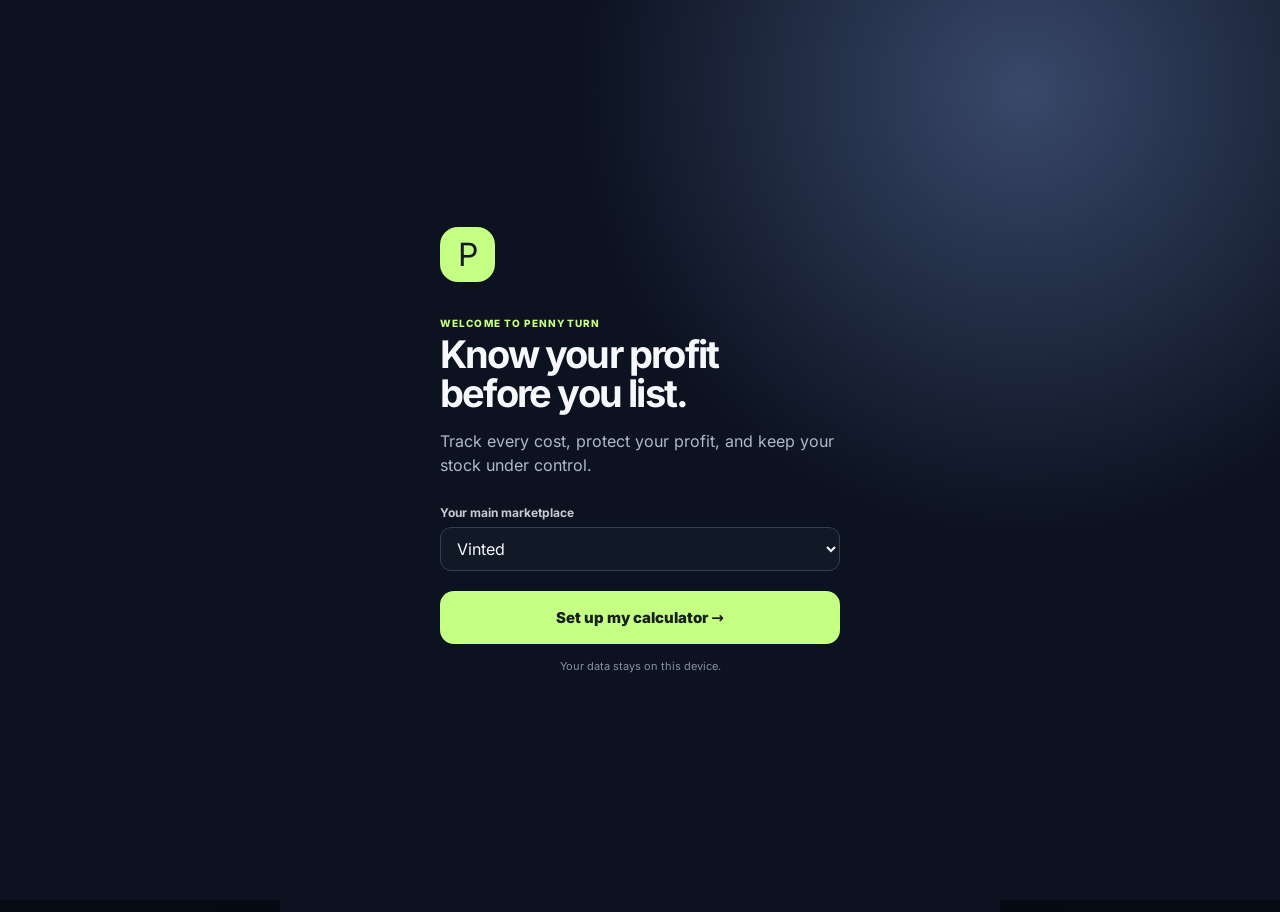
==== commit bf7440e4: "Self-host Inter font and simplify currency button to close header-overflow bug class The header over" ====
--- a/index.html
+++ b/index.html
@@ -16,7 +16,7 @@
     <meta name="twitter:description" content="Free profit calculator for Vinted, eBay & Depop resellers. Track fees, margin, and inventory — free, no sign-up." />
     <meta name="twitter:image" content="https://penny-turn.com/og-image.png" />
     <link rel="icon" href="favicon.svg" type="image/svg+xml" />
-    <link rel="stylesheet" href="styles.css?v=3" />
+    <link rel="stylesheet" href="styles.css?v=4" />
     <!-- AdSense: once approved, paste the site verification <meta> tag and the
          AdSense loader <script> here. Also add the Google Funding Choices (CMP)
          snippet here for EEA consent — required before any ad renders. -->
@@ -83,6 +83,6 @@
       <nav class="tabbar"><button class="tab active" data-screen="dashboard"><span>⌂</span><i data-nav="home">Home</i></button><button class="tab" data-screen="calculator"><span>⌁</span><i data-nav="calculator">Calculator</i></button><button class="tab" data-screen="inventory"><span>▣</span><i data-nav="inventory">Inventory</i></button><button class="tab" data-screen="minimum"><span>◎</span><i data-nav="minimum">Min price</i></button></nav>
     </main>
     <div id="toast" role="status"></div>
-    <script src="app.js?v=2"></script>
+    <script src="app.js?v=3"></script>
   </body>
 </html>
--- a/styles.css
+++ b/styles.css
@@ -1,4 +1,6 @@
-:root{--ink:#f7f8fc;--muted:#9ba5b6;--surface:#151d2c;--surface-2:#1c2637;--line:#2b3648;--green:#83f2ba;--lime:#c5ff83;--accent:#a88bff;--danger:#ff9b9b;--shell-w:520px}*{box-sizing:border-box}button,select,input{font-family:inherit}html,body{overflow-x:hidden}body{margin:0;background:#0c1220;color:var(--ink);font-family:Inter,ui-sans-serif,system-ui,-apple-system,BlinkMacSystemFont,"Segoe UI",sans-serif}.app-shell{width:100%;max-width:var(--shell-w);min-height:100dvh;margin:auto;padding:env(safe-area-inset-top) 20px calc(88px + env(safe-area-inset-bottom));background:radial-gradient(circle at 84% 2%,#283052 0,transparent 27%),#0c1220}.topbar{height:76px;display:flex;align-items:center;justify-content:space-between;gap:12px}.brand{font-size:20px;font-weight:800;letter-spacing:-.8px;display:flex;align-items:center;gap:8px;min-width:0}.brand span:last-child{overflow:hidden;text-overflow:ellipsis;white-space:nowrap}.brand-mark,.onboarding-mark{display:grid;place-items:center;width:27px;height:27px;border-radius:9px;color:#111a26;background:var(--lime);font-size:17px}.top-actions{display:flex;gap:7px;min-width:0}.currency-button,.icon-button,.theme-button{border:1px solid var(--line);background:#172033;color:var(--ink);border-radius:10px;padding:8px 11px;font-weight:700;font-size:13px;white-space:nowrap;flex-shrink:1;min-width:0}.theme-button{font-size:17px;padding:5px 9px}.currency-button{padding:8px 8px;overflow:hidden;text-overflow:ellipsis}.intro{padding:18px 2px 20px}.intro.compact{padding-top:24px}.eyebrow{margin:0 0 6px;color:var(--lime);font-size:10px;font-weight:800;letter-spacing:1.1px}.intro h1,.screen-heading h1{font-size:32px;line-height:1.05;letter-spacing:-1.3px;margin:0 0 8px}.intro p:not(.eyebrow){color:var(--muted);margin:0;font-size:15px}.card{background:linear-gradient(145deg,#1b2638,#161e2d);border:1px solid #2b3648;border-radius:19px}.input-card{padding:17px}.field{display:block;flex:1;min-width:0}.field>span,.market-row>span{color:#c5cbd5;font-size:12px;font-weight:700;display:block;margin:0 0 7px}.field em{color:#748096;font-style:normal;font-weight:500}.field-row{display:flex;gap:13px;margin-top:15px}.money-input,.suffix-input{height:45px;border-radius:11px;border:1px solid #334052;background:#111826;display:flex;align-items:center;padding:0 11px;gap:5px}.money-input span,.suffix-input span{color:#9eabc0;font-size:15px;font-weight:700}.money-input input,.suffix-input input{min-width:0;width:100%;height:100%;border:0;outline:0;background:transparent;color:inherit;font-size:16px;font-weight:700}.field>input,.field select{width:100%;height:44px;border:1px solid #334052;border-radius:11px;background:#111826;color:inherit;padding:0 12px;font:inherit;outline:0}.market-row{display:flex;justify-content:space-between;align-items:center;border-bottom:1px solid #2a3648;padding:16px 0 13px;margin-top:2px}.market-row span{margin:0}.market-row select{border:0;background:transparent;color:var(--lime);font-weight:750;outline:0;max-width:165px;text-align:right}.market-row option{background:#172033;color:white}.photo-picker{display:flex;gap:11px;align-items:center;margin-top:15px;border:1px dashed #40506a;border-radius:12px;padding:9px;cursor:pointer}.photo-picker input{display:none}.photo-picker>span{height:42px;width:42px;border-radius:9px;background:#28354d;display:grid;place-items:center;color:var(--lime);font-size:21px;overflow:hidden;background-size:cover;background-position:center}.photo-picker b,.photo-picker small{display:block;font-size:12px}.photo-picker small{color:var(--muted);margin-top:2px}.profit-card{margin:18px 0 11px;border-radius:19px;padding:21px;background:linear-gradient(135deg,#1b3a36,#1b2c39);border:1px solid #30524c}.profit-label{font-size:11px;font-weight:800;color:#bde7d6;letter-spacing:1px}.profit-card strong{display:block;color:var(--green);font-size:42px;letter-spacing:-2px;margin:6px 0}.profit-meta{color:#b5d5c6;display:flex;gap:15px;font-size:13px;font-weight:650}.profit-bar{height:5px;margin-top:17px;background:#34524e;border-radius:8px;overflow:hidden}.profit-bar i{display:block;height:100%;border-radius:8px;width:0;transition:width .25s}.breakdown{display:flex;justify-content:space-between;padding:9px 4px 18px}.breakdown div{display:grid;gap:4px}.breakdown div:last-child{text-align:right}.breakdown span{color:var(--muted);font-size:12px}.breakdown b{font-size:14px}.primary-button,.secondary-button{width:100%;border:0;border-radius:14px;min-height:53px;background:var(--lime);color:#17201c;font-weight:850;font-size:15px;cursor:pointer}.secondary-button{background:#202b3e;color:#e6eaf2;border:1px solid #344156}.screen{display:none}.screen.active{display:block}.screen-heading{padding:23px 2px 18px;display:flex;justify-content:space-between;align-items:center}.screen-heading h1{margin:0}.heading-actions{display:flex;gap:7px}.icon-button{font-size:27px;line-height:24px;width:43px;height:43px}#inventoryExport{font-size:19px}.summary-card{display:flex;border:1px solid var(--line);background:var(--surface);border-radius:17px;padding:16px;margin-bottom:14px}.summary-card div{flex:1;display:grid;gap:6px}.summary-card div+div{border-left:1px solid var(--line);padding-left:17px}.summary-card span{color:var(--muted);font-size:11px}.summary-card strong{font-size:19px}.inventory-filters{display:flex;gap:8px;margin:15px 0}.filter{border:1px solid var(--line);border-radius:20px;background:transparent;color:var(--muted);padding:7px 12px;font-size:12px;font-weight:700}.filter.active{background:#293550;color:var(--lime);border-color:#3b4a65}.inventory-list,.recent-sales{display:grid;gap:10px}.inventory-item{padding:12px;border:1px solid var(--line);background:var(--surface);border-radius:15px;display:flex;align-items:center;gap:12px}.item-dot{width:43px;height:43px;display:grid;place-items:center;border-radius:12px;background:#293550;color:var(--lime);font-weight:800;flex:none;background-position:center;background-size:cover}.item-main{flex:1;min-width:0}.item-main h3{font-size:14px;margin:0 0 3px;white-space:nowrap;overflow:hidden;text-overflow:ellipsis}.item-main span{font-size:12px;color:var(--muted)}.item-profit{text-align:right}.item-profit b{display:block;font-size:14px;color:var(--green)}.item-profit button{padding:3px 0;border:0;background:transparent;color:#9ba7ba;font-size:11px}.item-actions{display:flex;gap:7px;margin-top:6px}.item-actions button{border:0;border-radius:6px;background:#2c3a50;color:#dfe6f3;padding:4px 7px;font-size:10px;font-weight:700}.item-actions button:last-child{background:#24463c;color:#9df0bf}.age-warning{color:#ffcb83!important}.empty-state{text-align:center;padding:72px 24px}.empty-state div{font-size:42px;color:var(--lime)}.empty-state h2{font-size:19px;margin:10px 0 6px}.empty-state p{color:var(--muted);font-size:14px;line-height:1.5;margin:0 0 21px}.minimum-result{margin:18px 0;border:1px solid #39345b;background:linear-gradient(145deg,#282344,#1b2338);border-radius:19px;text-align:center;padding:26px 16px}.minimum-result span{font-size:11px;font-weight:800;color:#c9baff;letter-spacing:1px}.minimum-result strong{display:block;font-size:43px;letter-spacing:-2px;color:#ded2ff;margin:5px}.minimum-result p{margin:0;color:#abb1c3;font-size:13px}.wide{min-height:50px}.hero-stat{padding:20px;border-radius:18px;background:linear-gradient(135deg,#2d3a32,#1a2934);border:1px solid #415845}.hero-stat span{display:block;font-size:10px;letter-spacing:1px;font-weight:800;color:#b6d2ba}.hero-stat strong{display:block;font-size:35px;color:var(--green);letter-spacing:-1.5px;margin:5px 0}.hero-stat small{color:#b9c6ba}.metric-grid{display:grid;grid-template-columns:1fr 1fr;gap:9px;margin:10px 0 18px}.metric-grid div{background:var(--surface);border:1px solid var(--line);border-radius:14px;padding:13px}.metric-grid span{display:block;color:var(--muted);font-size:11px}.metric-grid b{font-size:17px;margin-top:4px;display:block}.attention-panel{display:flex;justify-content:space-between;align-items:center;padding:13px;margin-bottom:20px;background:#372f25;border:1px solid #635139;border-radius:14px}.attention-panel>div{display:flex;gap:10px}.attention-panel b{font-size:13px}.attention-panel p{font-size:11px;color:#dfc89b;margin:2px 0}.attention-icon{color:#ffce7f;font-size:21px}.attention-panel button,.section-title button{border:0;background:transparent;color:var(--lime);font-size:12px;font-weight:800}.section-title{display:flex;justify-content:space-between;align-items:center;margin:16px 0 10px}.section-title h2{font-size:17px;margin:0}.onboarding{position:fixed;z-index:10;inset:0;background:radial-gradient(circle at 80% 10%,#39486a,transparent 34%),#0c1220;display:none;padding:25px}.onboarding.show{display:grid;place-items:center}.onboarding-card{width:min(100%,400px)}.onboarding-mark{width:55px;height:55px;border-radius:18px;font-size:32px;margin-bottom:35px}.onboarding h1{font-size:38px;line-height:1.03;letter-spacing:-1.8px;margin:0 0 14px}.onboarding p:not(.eyebrow){color:#aeb9ca;line-height:1.5;margin-bottom:28px}.onboarding .field{margin-bottom:20px}.onboarding small{display:block;text-align:center;color:#8591a4;margin-top:15px;font-size:11px}.tabbar{position:fixed;z-index:2;bottom:0;left:50%;transform:translateX(-50%);width:min(var(--shell-w),100%);max-width:100vw;height:76px;padding:8px 10px calc(8px + env(safe-area-inset-bottom));display:flex;background:rgba(12,18,32,.93);backdrop-filter:blur(18px);border-top:1px solid #253044}.tab{border:0;background:transparent;color:#8d98aa;font-size:9px;font-weight:700;display:grid;gap:2px;place-items:center;flex:1;min-width:0}.tab span{font-size:20px;line-height:20px}.tab i{max-width:100%;overflow:hidden;text-overflow:ellipsis;white-space:nowrap}.tab.active{color:var(--lime)}#toast{position:fixed;top:20px;left:50%;transform:translate(-50%,-20px);background:#eaf5ee;color:#12231a;border-radius:10px;padding:11px 15px;font-size:13px;font-weight:700;opacity:0;transition:.25s;pointer-events:none;z-index:20}#toast.show{opacity:1;transform:translate(-50%,0)}body.light{--ink:#1a2633;--muted:#667589;--surface:#fff;--line:#dce3ec;--lime:#6ca62d;--green:#237c55;background:#f3f5f0}body.light .app-shell{background:radial-gradient(circle at 84% 2%,#dbe7cf,transparent 27%),#f3f5f0}body.light .card{background:#fff}body.light .money-input,body.light .suffix-input,body.light .field>input,body.light .field select{background:#f8fafc;border-color:#dce3ec}body.light .tabbar{background:rgba(247,249,244,.94)}body.light .market-row select{background:transparent}body.light .onboarding{background:#f2f5ec}@media (min-width:600px){body{background:#070b14}.app-shell{box-shadow:0 0 60px rgba(0,0,0,.3)}}
+@font-face{font-family:'Inter';font-style:normal;font-weight:100 900;font-display:swap;src:url('fonts/inter-latin.woff2') format('woff2');unicode-range:U+0000-00FF,U+0131,U+0152-0153,U+02BB-02BC,U+02C6,U+02DA,U+02DC,U+0304,U+0308,U+0329,U+2000-206F,U+20AC,U+2122,U+2191,U+2193,U+2212,U+2215,U+FEFF,U+FFFD}
+@font-face{font-family:'Inter';font-style:normal;font-weight:100 900;font-display:swap;src:url('fonts/inter-cyrillic.woff2') format('woff2');unicode-range:U+0301,U+0400-045F,U+0490-0491,U+04B0-04B1,U+2116}
+:root{--ink:#f7f8fc;--muted:#9ba5b6;--surface:#151d2c;--surface-2:#1c2637;--line:#2b3648;--green:#83f2ba;--lime:#c5ff83;--accent:#a88bff;--danger:#ff9b9b;--shell-w:520px}*{box-sizing:border-box}button,select,input{font-family:inherit}html,body{overflow-x:hidden}body{margin:0;background:#0c1220;color:var(--ink);font-family:Inter,ui-sans-serif,system-ui,-apple-system,BlinkMacSystemFont,"Segoe UI",sans-serif}.app-shell{width:100%;max-width:var(--shell-w);min-height:100dvh;margin:auto;padding:env(safe-area-inset-top) 20px calc(88px + env(safe-area-inset-bottom));background:radial-gradient(circle at 84% 2%,#283052 0,transparent 27%),#0c1220}.topbar{height:76px;display:flex;align-items:center;justify-content:space-between;gap:12px}.brand{font-size:20px;font-weight:800;letter-spacing:-.8px;display:flex;align-items:center;gap:8px;flex-shrink:0}.brand span:last-child{overflow:hidden;text-overflow:ellipsis;white-space:nowrap}.brand-mark,.onboarding-mark{display:grid;place-items:center;width:27px;height:27px;border-radius:9px;color:#111a26;background:var(--lime);font-size:17px}.top-actions{display:flex;gap:7px;min-width:0}.currency-button,.icon-button,.theme-button{border:1px solid var(--line);background:#172033;color:var(--ink);border-radius:10px;padding:8px 11px;font-weight:700;font-size:13px;white-space:nowrap;flex-shrink:1;min-width:0}.theme-button{font-size:17px;padding:5px 9px}.currency-button{padding:5px 12px;font-size:17px}.intro{padding:18px 2px 20px}.intro.compact{padding-top:24px}.eyebrow{margin:0 0 6px;color:var(--lime);font-size:10px;font-weight:800;letter-spacing:1.1px}.intro h1,.screen-heading h1{font-size:32px;line-height:1.05;letter-spacing:-1.3px;margin:0 0 8px}.intro p:not(.eyebrow){color:var(--muted);margin:0;font-size:15px}.card{background:linear-gradient(145deg,#1b2638,#161e2d);border:1px solid #2b3648;border-radius:19px}.input-card{padding:17px}.field{display:block;flex:1;min-width:0}.field>span,.market-row>span{color:#c5cbd5;font-size:12px;font-weight:700;display:block;margin:0 0 7px}.field em{color:#748096;font-style:normal;font-weight:500}.field-row{display:flex;gap:13px;margin-top:15px}.money-input,.suffix-input{height:45px;border-radius:11px;border:1px solid #334052;background:#111826;display:flex;align-items:center;padding:0 11px;gap:5px}.money-input span,.suffix-input span{color:#9eabc0;font-size:15px;font-weight:700}.money-input input,.suffix-input input{min-width:0;width:100%;height:100%;border:0;outline:0;background:transparent;color:inherit;font-size:16px;font-weight:700}.field>input,.field select{width:100%;height:44px;border:1px solid #334052;border-radius:11px;background:#111826;color:inherit;padding:0 12px;font:inherit;outline:0}.market-row{display:flex;justify-content:space-between;align-items:center;border-bottom:1px solid #2a3648;padding:16px 0 13px;margin-top:2px}.market-row span{margin:0}.market-row select{border:0;background:transparent;color:var(--lime);font-weight:750;outline:0;max-width:165px;text-align:right}.market-row option{background:#172033;color:white}.photo-picker{display:flex;gap:11px;align-items:center;margin-top:15px;border:1px dashed #40506a;border-radius:12px;padding:9px;cursor:pointer}.photo-picker input{display:none}.photo-picker>span{height:42px;width:42px;border-radius:9px;background:#28354d;display:grid;place-items:center;color:var(--lime);font-size:21px;overflow:hidden;background-size:cover;background-position:center}.photo-picker b,.photo-picker small{display:block;font-size:12px}.photo-picker small{color:var(--muted);margin-top:2px}.profit-card{margin:18px 0 11px;border-radius:19px;padding:21px;background:linear-gradient(135deg,#1b3a36,#1b2c39);border:1px solid #30524c}.profit-label{font-size:11px;font-weight:800;color:#bde7d6;letter-spacing:1px}.profit-card strong{display:block;color:var(--green);font-size:42px;letter-spacing:-2px;margin:6px 0}.profit-meta{color:#b5d5c6;display:flex;gap:15px;font-size:13px;font-weight:650}.profit-bar{height:5px;margin-top:17px;background:#34524e;border-radius:8px;overflow:hidden}.profit-bar i{display:block;height:100%;border-radius:8px;width:0;transition:width .25s}.breakdown{display:flex;justify-content:space-between;padding:9px 4px 18px}.breakdown div{display:grid;gap:4px}.breakdown div:last-child{text-align:right}.breakdown span{color:var(--muted);font-size:12px}.breakdown b{font-size:14px}.primary-button,.secondary-button{width:100%;border:0;border-radius:14px;min-height:53px;background:var(--lime);color:#17201c;font-weight:850;font-size:15px;cursor:pointer}.secondary-button{background:#202b3e;color:#e6eaf2;border:1px solid #344156}.screen{display:none}.screen.active{display:block}.screen-heading{padding:23px 2px 18px;display:flex;justify-content:space-between;align-items:center}.screen-heading h1{margin:0}.heading-actions{display:flex;gap:7px}.icon-button{font-size:27px;line-height:24px;width:43px;height:43px}#inventoryExport{font-size:19px}.summary-card{display:flex;border:1px solid var(--line);background:var(--surface);border-radius:17px;padding:16px;margin-bottom:14px}.summary-card div{flex:1;display:grid;gap:6px}.summary-card div+div{border-left:1px solid var(--line);padding-left:17px}.summary-card span{color:var(--muted);font-size:11px}.summary-card strong{font-size:19px}.inventory-filters{display:flex;gap:8px;margin:15px 0}.filter{border:1px solid var(--line);border-radius:20px;background:transparent;color:var(--muted);padding:7px 12px;font-size:12px;font-weight:700}.filter.active{background:#293550;color:var(--lime);border-color:#3b4a65}.inventory-list,.recent-sales{display:grid;gap:10px}.inventory-item{padding:12px;border:1px solid var(--line);background:var(--surface);border-radius:15px;display:flex;align-items:center;gap:12px}.item-dot{width:43px;height:43px;display:grid;place-items:center;border-radius:12px;background:#293550;color:var(--lime);font-weight:800;flex:none;background-position:center;background-size:cover}.item-main{flex:1;min-width:0}.item-main h3{font-size:14px;margin:0 0 3px;white-space:nowrap;overflow:hidden;text-overflow:ellipsis}.item-main span{font-size:12px;color:var(--muted)}.item-profit{text-align:right}.item-profit b{display:block;font-size:14px;color:var(--green)}.item-profit button{padding:3px 0;border:0;background:transparent;color:#9ba7ba;font-size:11px}.item-actions{display:flex;gap:7px;margin-top:6px}.item-actions button{border:0;border-radius:6px;background:#2c3a50;color:#dfe6f3;padding:4px 7px;font-size:10px;font-weight:700}.item-actions button:last-child{background:#24463c;color:#9df0bf}.age-warning{color:#ffcb83!important}.empty-state{text-align:center;padding:72px 24px}.empty-state div{font-size:42px;color:var(--lime)}.empty-state h2{font-size:19px;margin:10px 0 6px}.empty-state p{color:var(--muted);font-size:14px;line-height:1.5;margin:0 0 21px}.minimum-result{margin:18px 0;border:1px solid #39345b;background:linear-gradient(145deg,#282344,#1b2338);border-radius:19px;text-align:center;padding:26px 16px}.minimum-result span{font-size:11px;font-weight:800;color:#c9baff;letter-spacing:1px}.minimum-result strong{display:block;font-size:43px;letter-spacing:-2px;color:#ded2ff;margin:5px}.minimum-result p{margin:0;color:#abb1c3;font-size:13px}.wide{min-height:50px}.hero-stat{padding:20px;border-radius:18px;background:linear-gradient(135deg,#2d3a32,#1a2934);border:1px solid #415845}.hero-stat span{display:block;font-size:10px;letter-spacing:1px;font-weight:800;color:#b6d2ba}.hero-stat strong{display:block;font-size:35px;color:var(--green);letter-spacing:-1.5px;margin:5px 0}.hero-stat small{color:#b9c6ba}.metric-grid{display:grid;grid-template-columns:1fr 1fr;gap:9px;margin:10px 0 18px}.metric-grid div{background:var(--surface);border:1px solid var(--line);border-radius:14px;padding:13px}.metric-grid span{display:block;color:var(--muted);font-size:11px}.metric-grid b{font-size:17px;margin-top:4px;display:block}.attention-panel{display:flex;justify-content:space-between;align-items:center;padding:13px;margin-bottom:20px;background:#372f25;border:1px solid #635139;border-radius:14px}.attention-panel>div{display:flex;gap:10px}.attention-panel b{font-size:13px}.attention-panel p{font-size:11px;color:#dfc89b;margin:2px 0}.attention-icon{color:#ffce7f;font-size:21px}.attention-panel button,.section-title button{border:0;background:transparent;color:var(--lime);font-size:12px;font-weight:800}.section-title{display:flex;justify-content:space-between;align-items:center;margin:16px 0 10px}.section-title h2{font-size:17px;margin:0}.onboarding{position:fixed;z-index:10;inset:0;background:radial-gradient(circle at 80% 10%,#39486a,transparent 34%),#0c1220;display:none;padding:25px}.onboarding.show{display:grid;place-items:center}.onboarding-card{width:min(100%,400px)}.onboarding-mark{width:55px;height:55px;border-radius:18px;font-size:32px;margin-bottom:35px}.onboarding h1{font-size:38px;line-height:1.03;letter-spacing:-1.8px;margin:0 0 14px}.onboarding p:not(.eyebrow){color:#aeb9ca;line-height:1.5;margin-bottom:28px}.onboarding .field{margin-bottom:20px}.onboarding small{display:block;text-align:center;color:#8591a4;margin-top:15px;font-size:11px}.tabbar{position:fixed;z-index:2;bottom:0;left:50%;transform:translateX(-50%);width:min(var(--shell-w),100%);max-width:100vw;height:76px;padding:8px 10px calc(8px + env(safe-area-inset-bottom));display:flex;background:rgba(12,18,32,.93);backdrop-filter:blur(18px);border-top:1px solid #253044}.tab{border:0;background:transparent;color:#8d98aa;font-size:9px;font-weight:700;display:grid;gap:2px;place-items:center;flex:1;min-width:0}.tab span{font-size:20px;line-height:20px}.tab i{max-width:100%;overflow:hidden;text-overflow:ellipsis;white-space:nowrap}.tab.active{color:var(--lime)}#toast{position:fixed;top:20px;left:50%;transform:translate(-50%,-20px);background:#eaf5ee;color:#12231a;border-radius:10px;padding:11px 15px;font-size:13px;font-weight:700;opacity:0;transition:.25s;pointer-events:none;z-index:20}#toast.show{opacity:1;transform:translate(-50%,0)}body.light{--ink:#1a2633;--muted:#667589;--surface:#fff;--line:#dce3ec;--lime:#6ca62d;--green:#237c55;background:#f3f5f0}body.light .app-shell{background:radial-gradient(circle at 84% 2%,#dbe7cf,transparent 27%),#f3f5f0}body.light .card{background:#fff}body.light .money-input,body.light .suffix-input,body.light .field>input,body.light .field select{background:#f8fafc;border-color:#dce3ec}body.light .tabbar{background:rgba(247,249,244,.94)}body.light .market-row select{background:transparent}body.light .onboarding{background:#f2f5ec}@media (min-width:600px){body{background:#070b14}.app-shell{box-shadow:0 0 60px rgba(0,0,0,.3)}}
 body.light{--ink:#1a2633;--muted:#667589;--surface:#fff;--line:#dce3ec;--lime:#57951a;--green:#237c55;--danger:#c13c3c;background:#f3f5f0}body.light .app-shell{background:radial-gradient(circle at 84% 2%,#dbe7cf,transparent 27%),#f3f5f0}body.light .card,body.light .summary-card,body.light .inventory-item,body.light .metric-grid div{background:#fff;box-shadow:0 2px 8px rgba(35,51,69,.035)}body.light .money-input,body.light .suffix-input,body.light .field>input,body.light .field select{background:#f8fafc;border-color:#cfd9e5;color:#182534}body.light .currency-button,body.light .theme-button,body.light .icon-button{background:#fff;color:#263648;border-color:#cbd6e3}body.light .currency-button:hover,body.light .theme-button:hover,body.light .icon-button:hover{background:#edf3e8}body.light .market-row{border-color:#dce3ec}body.light .market-row select{background:transparent;color:#3f7d13}body.light .photo-picker{border-color:#b8c8d9;background:#fafcfe}body.light .photo-picker>span{background:#e7f1df;color:#3f7d13}body.light .profit-card{background:linear-gradient(135deg,#e4f5e6,#edf5f4);border-color:#b9dccc}body.light .profit-label,body.light .profit-meta{color:#3e6958}body.light .profit-bar{background:#c8e3d5}body.light .minimum-result{background:linear-gradient(145deg,#f0eaff,#f7f4fc);border-color:#d3c7ee}body.light .minimum-result span{color:#7057a9}body.light .minimum-result strong{color:#4d357c}body.light .minimum-result p{color:#687086}body.light .secondary-button{background:#fff;color:#263648;border-color:#cbd6e3}body.light .secondary-button:hover{background:#f3f7ed}body.light .filter{background:#fff;color:#58697d;border-color:#cbd6e3}body.light .filter.active{background:#e8f2df;color:#3d7413;border-color:#b8d29d}body.light .item-dot{background:#e8eff7;color:#3f7d13}body.light .item-actions button{background:#e8eef5;color:#34475c}body.light .item-actions button:last-child{background:#def2e5;color:#1d704b}body.light .hero-stat{background:linear-gradient(135deg,#e6f4df,#eef6f0);border-color:#c4dbbd}body.light .hero-stat span,body.light .hero-stat small{color:#47634b}body.light .attention-panel{background:#fff4df;border-color:#e8cf98}body.light .attention-panel p{color:#8b682d}body.light .tabbar{background:rgba(247,249,244,.94);border-color:#dce3ec}body.light .tab{color:#647489}body.light .tab.active{color:#4d8a17}body.light .onboarding{background:radial-gradient(circle at 80% 10%,#dcebd2,transparent 34%),#f2f5ec}body.light .onboarding h1{color:#1d2d20}body.light .onboarding p:not(.eyebrow){color:#5e6b61}body.light .onboarding-card .field>span{color:#3d4b40}@media (min-width:600px){body.light{background:#e8ece5}.app-shell{box-shadow:0 0 60px rgba(0,0,0,.3)}}
 /* Language picker and translated navigation */
 .language-button{border:1px solid var(--line);background:#172033;color:var(--ink);border-radius:10px;padding:8px 6px;font-weight:700;font-size:11px;outline:0;max-width:48px}.language-button option{background:#172033;color:#fff}.tab i{font-style:normal}body.light .language-button{background:#fff;color:#263648;border-color:#cbd6e3}body.light .language-button option{background:#fff;color:#263648}
